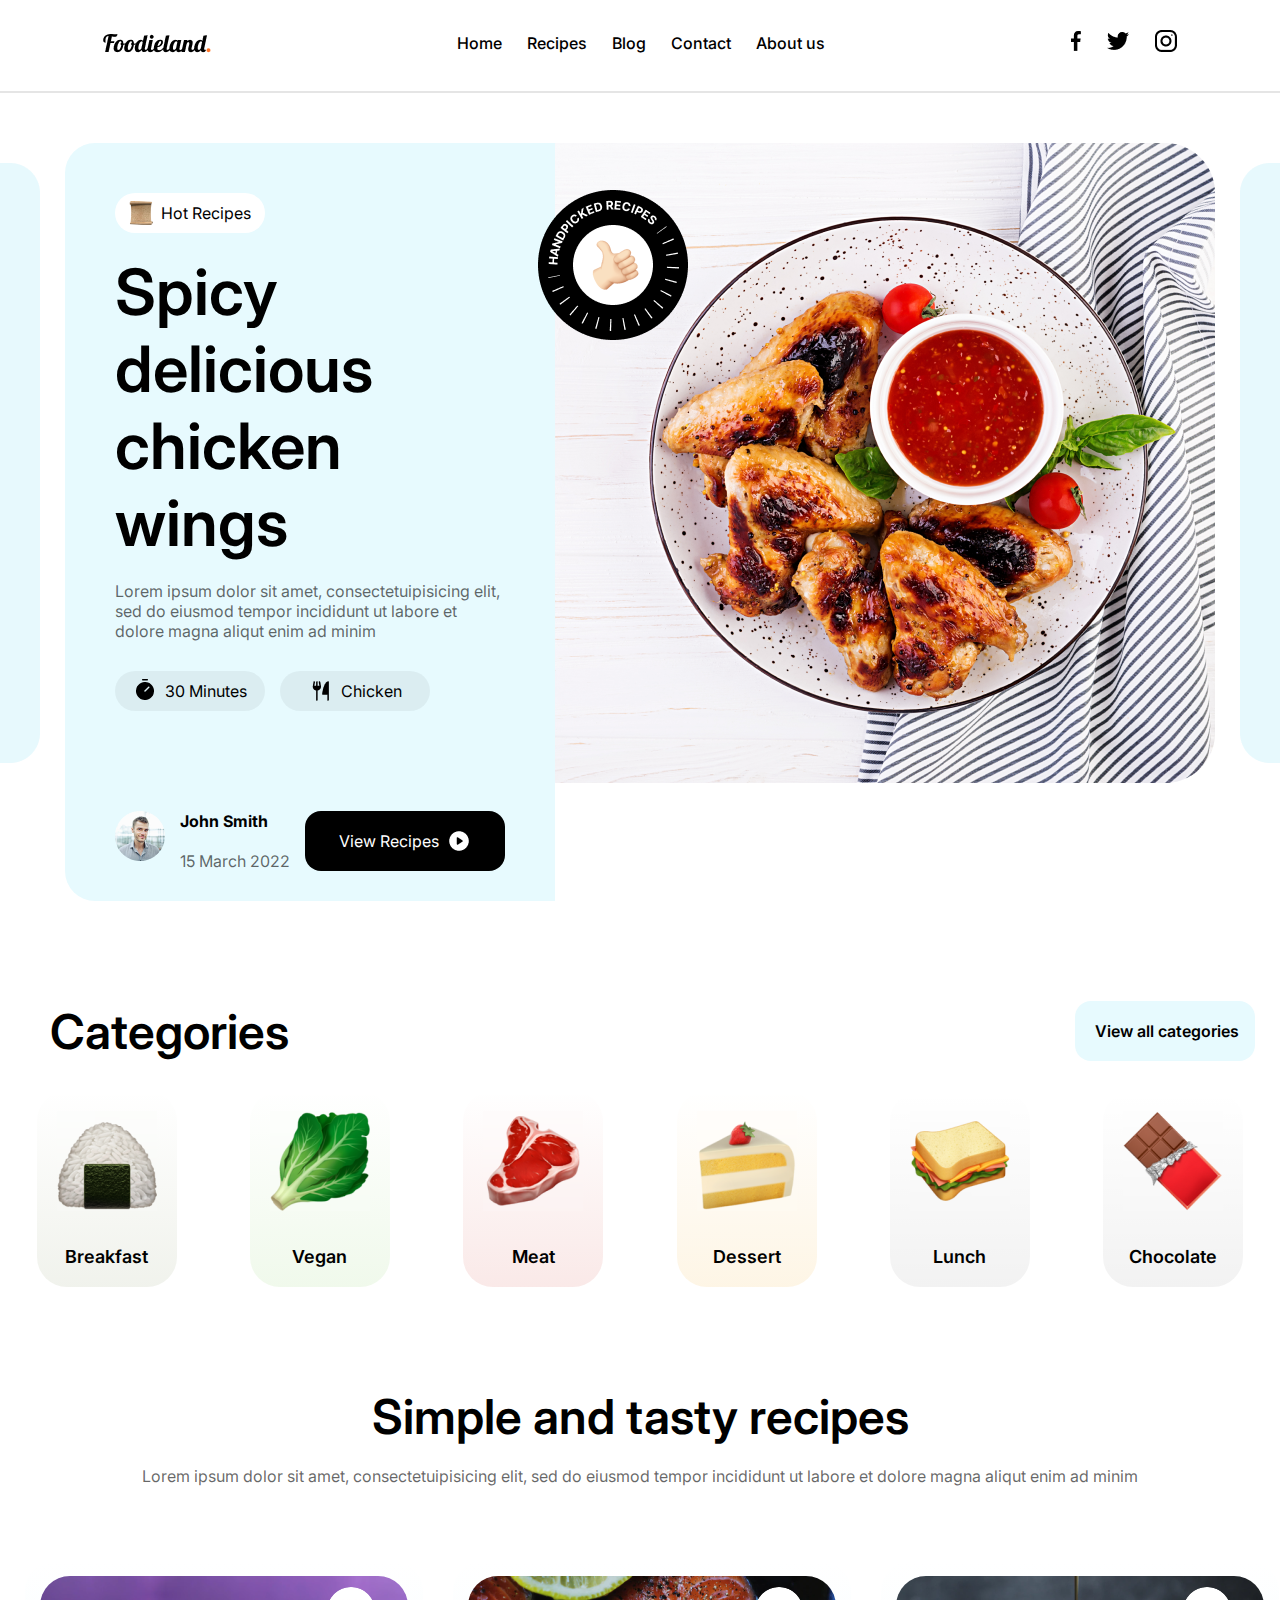
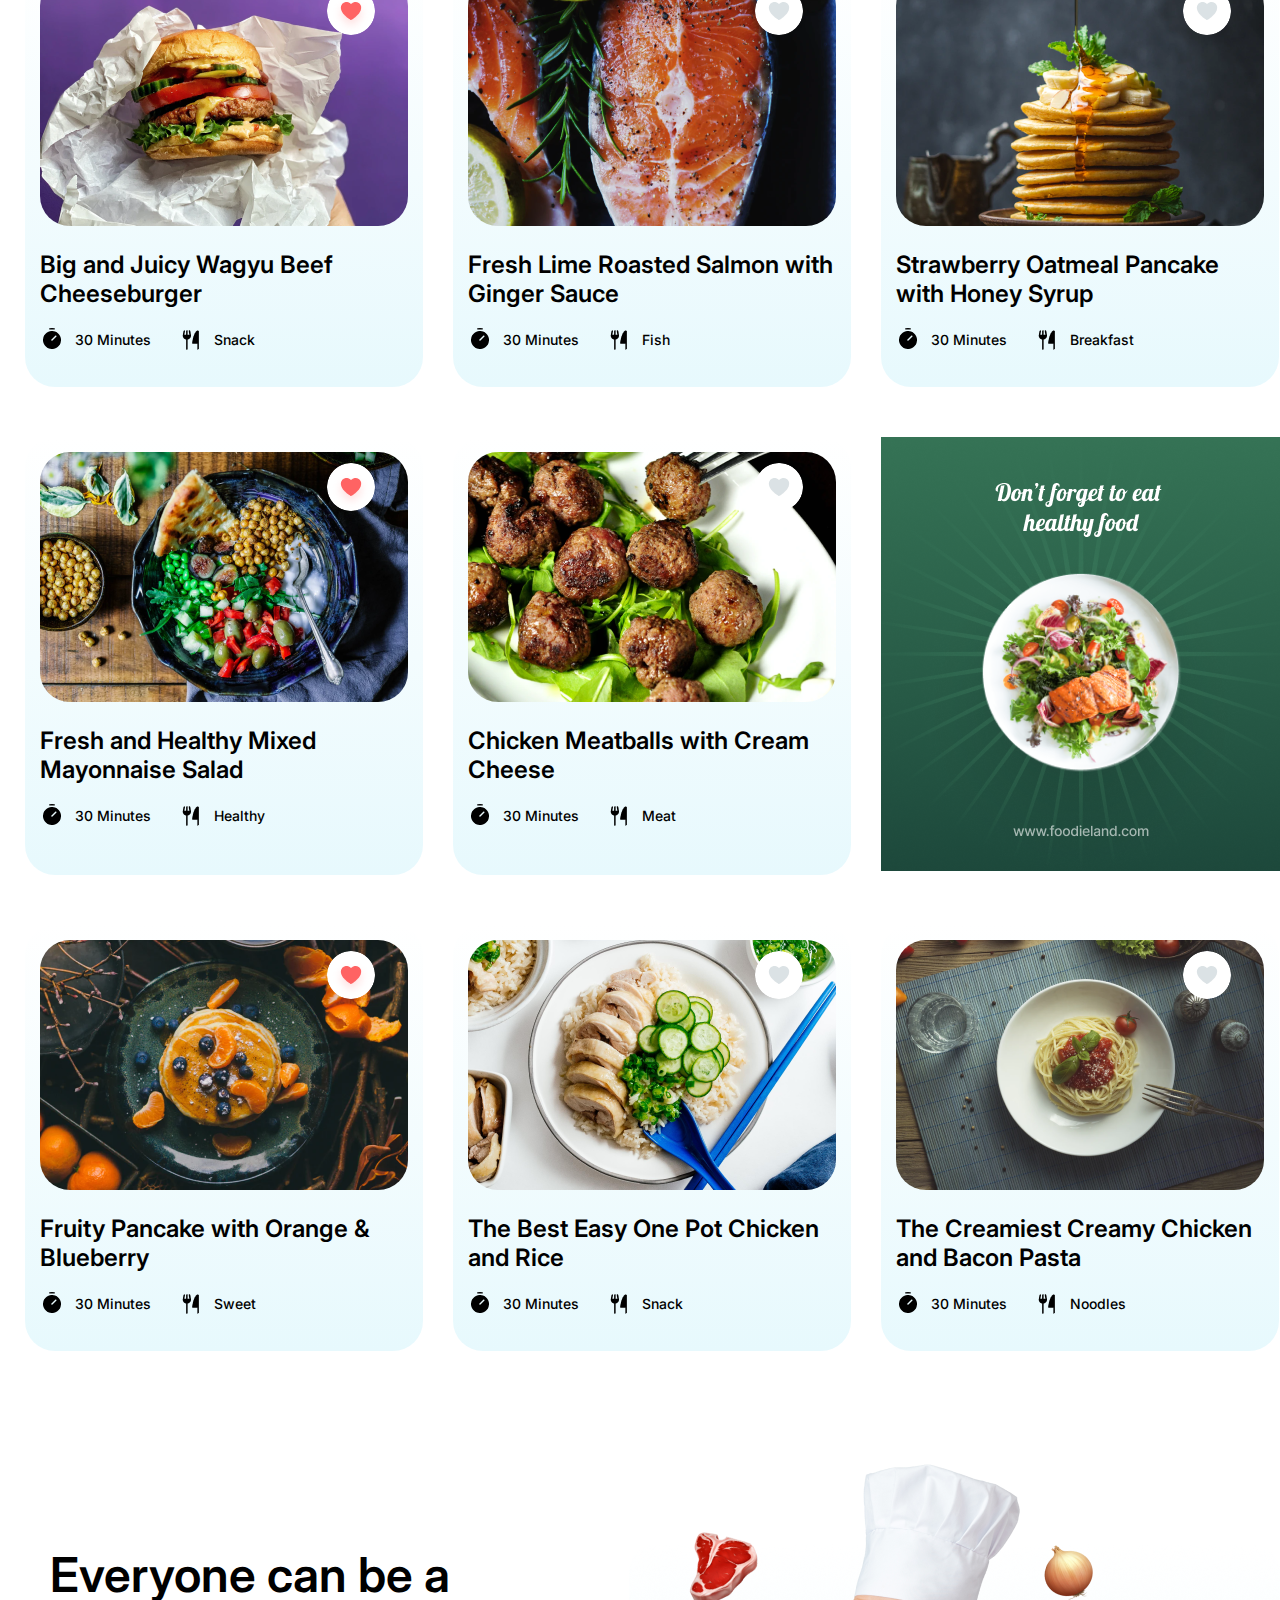
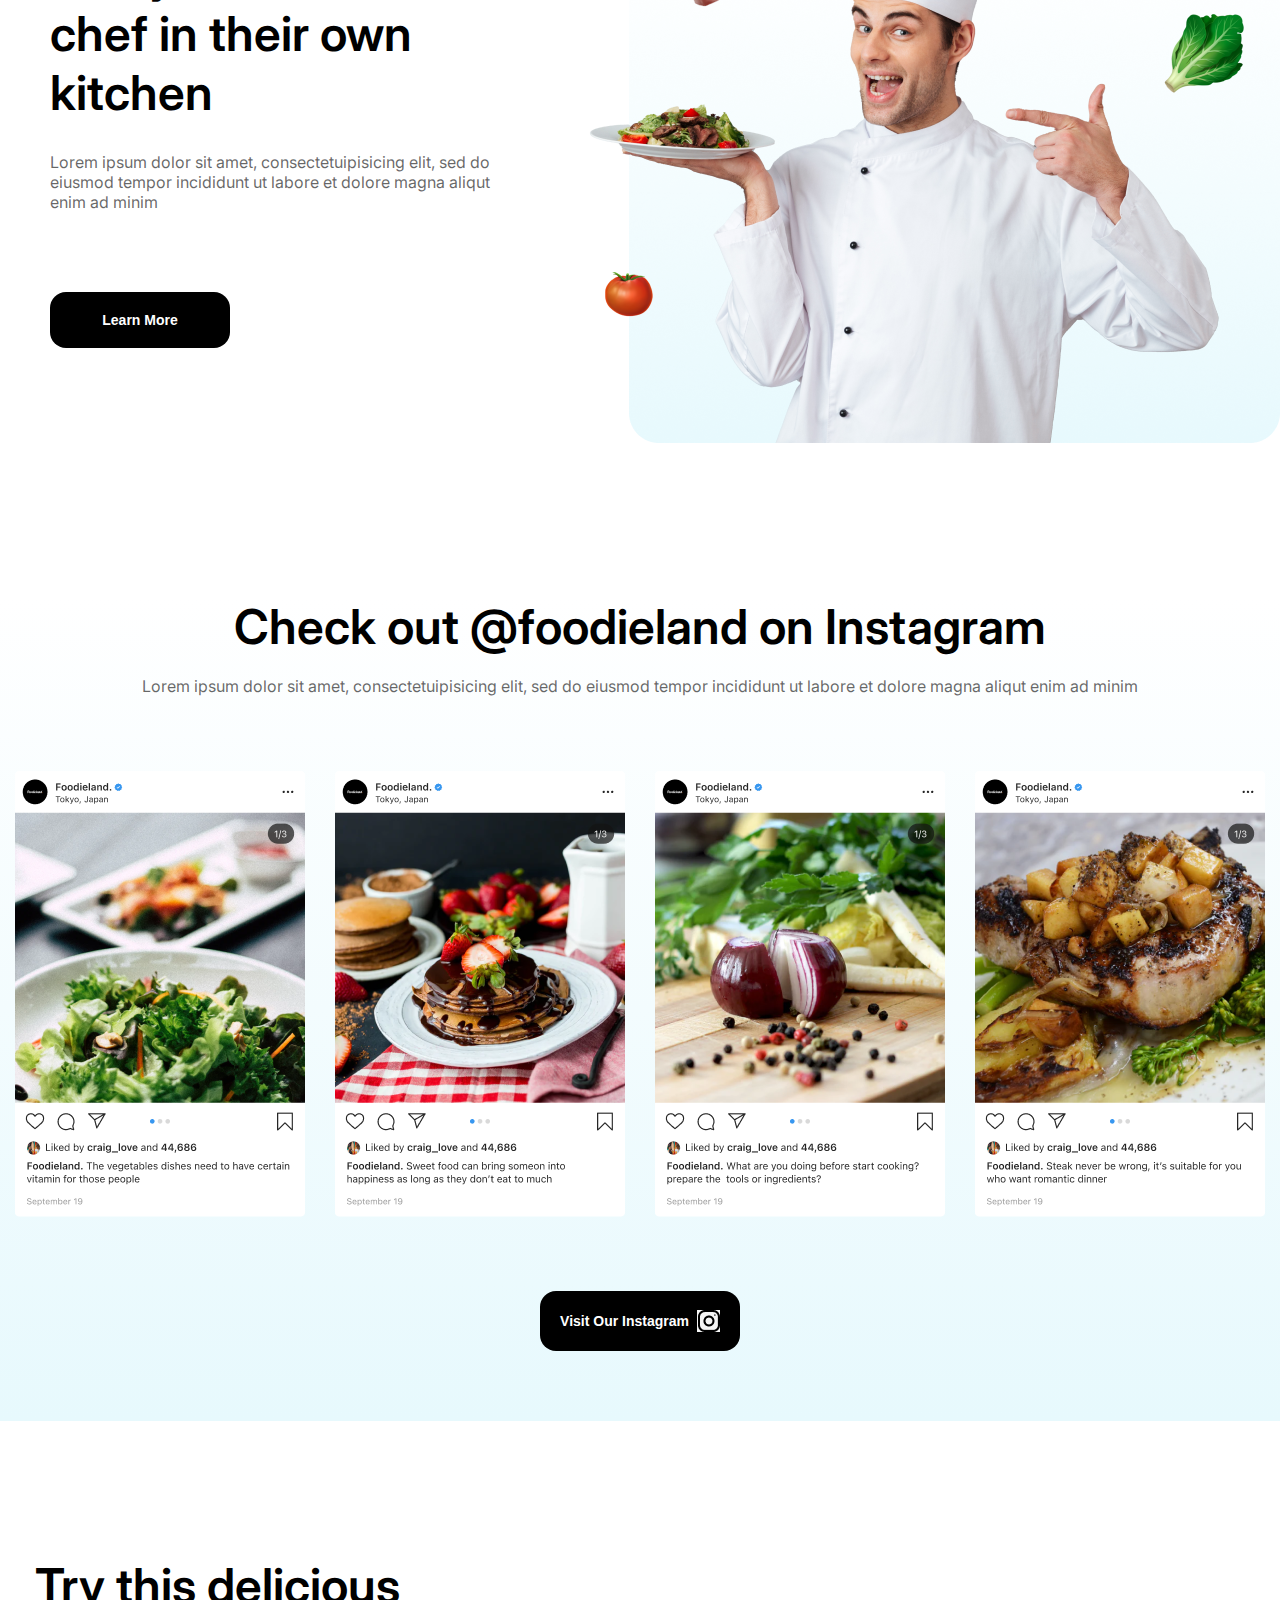
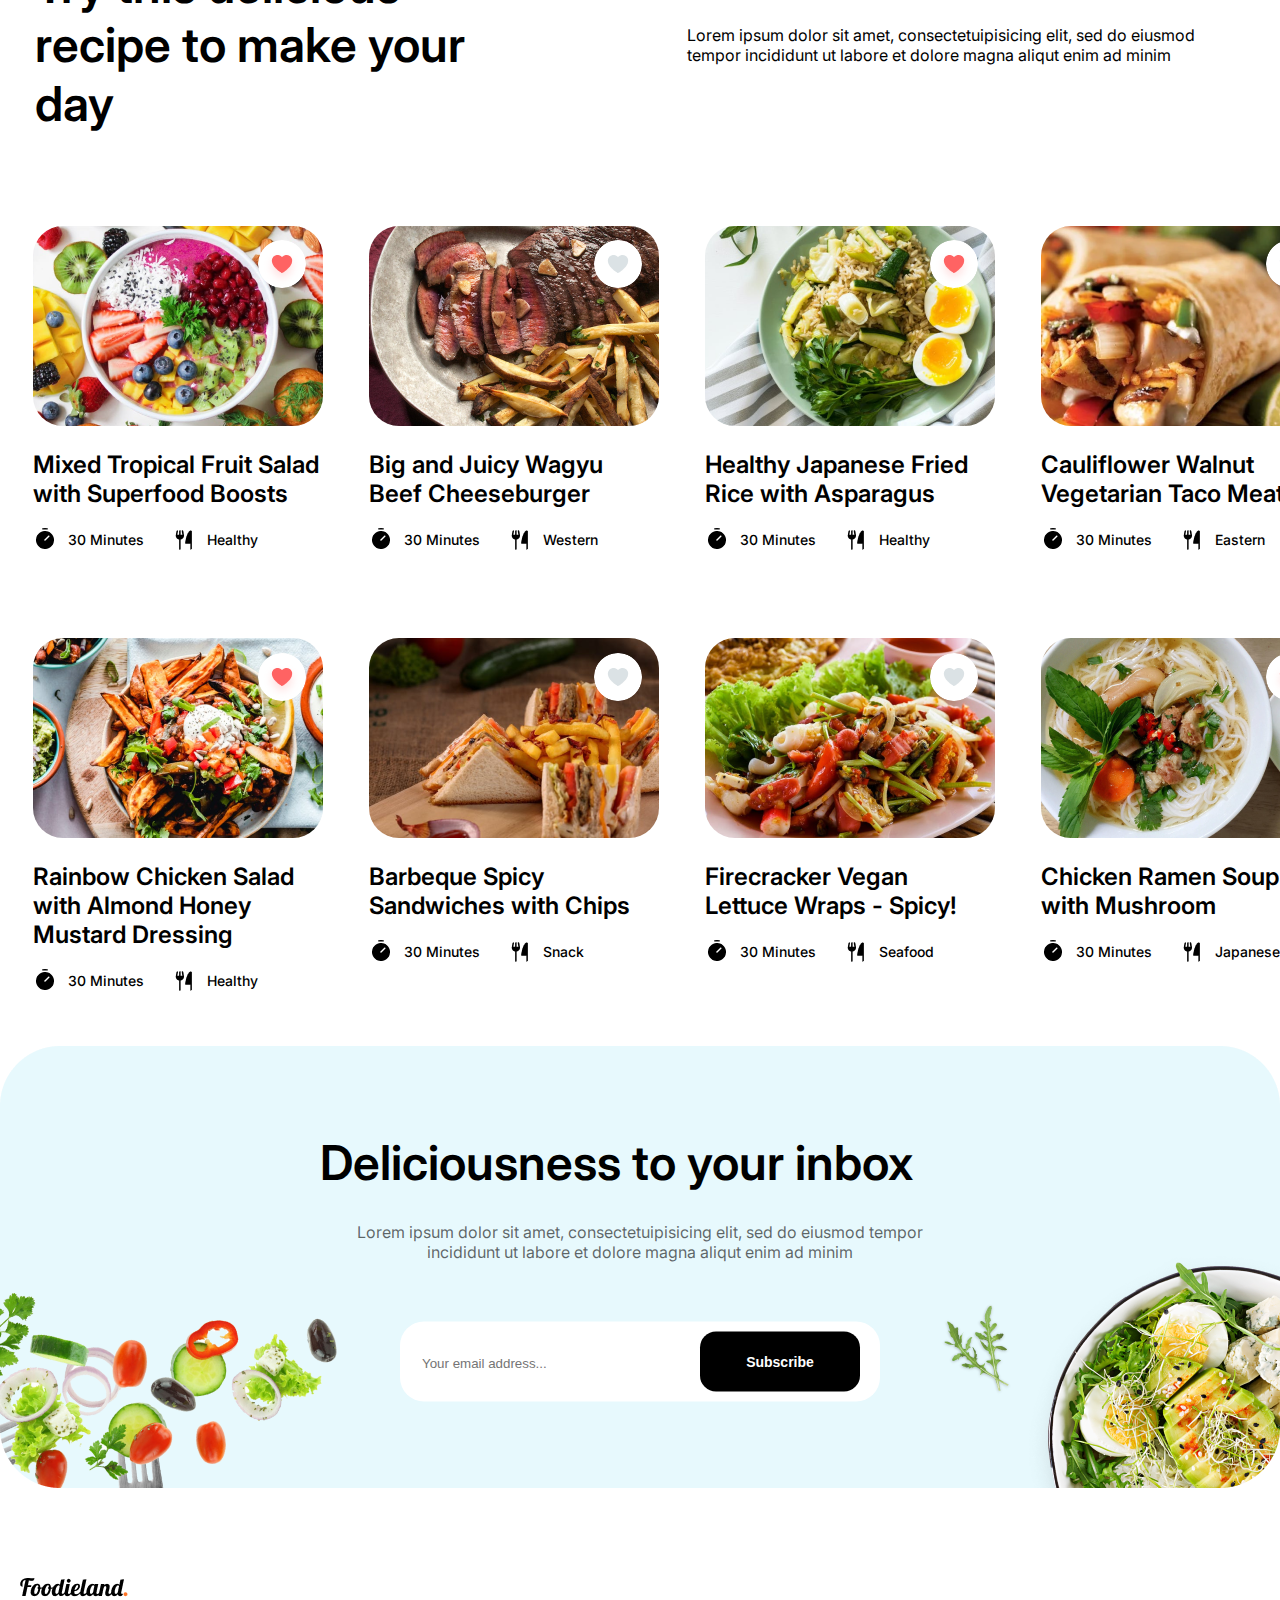
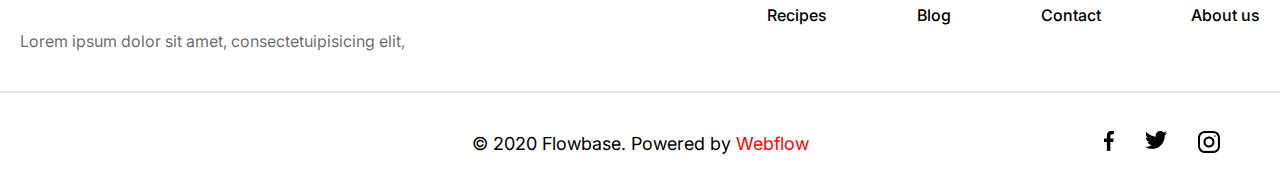
==== index.html @ bbf11a8a "first commit" ====
<!DOCTYPE html>
<html lang="en">
<head>
    <meta charset="UTF-8">
    <meta name="viewport" content="width=device-width, initial-scale=1.0">
    <title>Home Page</title>
    <link rel="stylesheet" href="main.css">
    <link rel="preconnect" href="https://fonts.googleapis.com">
    <link rel="preconnect" href="https://fonts.gstatic.com" crossorigin>
    <link href="https://fonts.googleapis.com/css2?family=Inter:ital,opsz,wght@0,14..32,100..900;1,14..32,100..900&display=swap" rel="stylesheet">
</head>
<body>
    <main>
        <header>
            <nav class="nav-links">
                <img src="assets/Foodieland..png" alt="A logo saying Foodieland">
                <ul class="nav-item">
                    <li><a href="#">Home</a></li>
                    <li><a href="#recipe-link">Recipes</a></li>
                    <li><a href="blog.html">Blog</a></li>
                    <li><a href="contact.html">Contact</a></li>
                    <li><a href="#about-us">About us</a></li>
                </ul>
                <ul class="nav-item">
                    <li><a href="https://www.facebook.com" target="_blank"><img src="assets/Path.png" alt="facebook icon"></a></li>
                    <li><a href="https://www.x.com" target="_blank"><img src="assets/003-twitter.png" alt="twitter icon"></a></li>
                    <li><a href="https://www.instagram.com" target="_blank"><img src="assets/004-instagram.png" alt="instagram logo"></a></li>
                </ul>
            </nav>
        </header>
        <hr>

        <section>
            <div class="trial">
                <div class="rectangle">
                    <img src="assets/Rectangle 5.png">
                </div>
                <div class="sec-1">
                    <div class="hot-recipes-container">
                        <div class="img-icons">
                            <img src="assets/image 14.png">
                            <p>Hot Recipes</p>
                        </div>
                        <h2>Spicy delicious chicken wings</h2>
                        <p class="lorem">Lorem ipsum dolor sit amet, consectetuipisicing elit, sed do eiusmod tempor incididunt ut labore et dolore magna aliqut enim ad minim </p>
                        <div class="img-icons-container">
                            <div class="img-icons var">
                                <img src="assets/Timer.png">
                                <p>30 Minutes</p>
                            </div>
                            <div class="img-icons var">
                                <img src="assets/ForkKnife.png">
                                <p>Chicken</p>
                            </div>
                        </div>
                        <div class="john-smith"> 
                            <div class="profile-container">
                                <div><img src="assets/Ellipse 2.png"></div>
                                <div class="profile">
                                    <p>John Smith</p>
                                    <br>
                                    <p class="lorem">15 March 2022</p>
                                </div>
                            </div>
                            <div class="recipes">
                                <a href="#recipe-link"><p>View Recipes</p></a>
                                <img src="assets/PlayCircle.png">
                            </div>
                        </div>
                    </div>
                    <div class="mask-group">
                        <img src="assets/Mask Group.png">
                    </div>
                </div>
                <div class="rectangle">
                    <img src="assets/Rectangle 6.png">
                </div>
            </div>
            <div class="badge">
                <img src="assets/Badge.png">
            </div>
           
        </section>

        <section class="sec-2">
            <div class="categories-container">
                <h2>Categories</h2>
                <p>View all categories</p>
            </div>
            <div class="categories">
                <div class="options">
                    <img src="assets/image 25.png">
                    <p>Breakfast</p>
                </div>
                <div class="options vegan">
                    <img src="assets/image 20.png">
                    <p>Vegan</p>
                </div>
                <div class="options meat">
                    <img src="assets/image 21.png">
                    <p>Meat</p>
                </div>
                <div class="options dessert">
                    <img src="assets/image 22.png">
                    <p>Dessert</p>
                </div>
                <div class="options lunch">
                    <img src="assets/image 23.png">
                    <p>Lunch</p>
                </div>
                <div class="options chocolate">
                    <img src="assets/image 24.png">
                    <p>Chocolate</p>
                </div>
            </div>
        </section>

        <section class="sec-3" id="recipe-link">
            <h2>Simple and tasty recipes</h2>
            <p>Lorem ipsum dolor sit amet, consectetuipisicing elit, sed do eiusmod tempor incididunt ut labore et dolore magna aliqut enim ad minim </p>
            <div class="menu-container">
                <div class="menu">
                    <img src="assets/image 26.png">
                    <h3>Big and Juicy Wagyu Beef Cheeseburger</h3>
                    <div class="menu-icons-container">
                        <div class="menu-icons">
                            <img src="assets/Timer.png">
                            <p>30 Minutes</p>
                        </div>
                        <div class="menu-icons">
                            <img src="assets/ForkKnife.png">
                            <p>Snack</p>
                        </div>
                    </div>
                    <div class="heart">
                        <img src="assets/Group 852.png">
                    </div>
                </div>
                
                <div class="menu">
                    <img src="assets/image 27.png">
                    <h3>Fresh Lime Roasted Salmon with Ginger Sauce</h3>
                    <div class="menu-icons-container">
                        <div class="menu-icons">
                            <img src="assets/Timer.png">
                            <p>30 Minutes</p>
                        </div>
                        <div class="menu-icons">
                            <img src="assets/ForkKnife.png">
                            <p>Fish</p>
                        </div>
                    </div>
                    <div class="heart">
                        <img src="assets/Group 853.png">
                    </div>
                </div>

                <div class="menu">
                    <img src="assets/image 28.png">
                    <h3>Strawberry Oatmeal Pancake with Honey Syrup</h3>
                    <div class="menu-icons-container">
                        <div class="menu-icons">
                            <img src="assets/Timer.png">
                            <p>30 Minutes</p>
                        </div>
                        <div class="menu-icons">
                            <img src="assets/ForkKnife.png">
                            <p>Breakfast</p>
                        </div>
                    </div>
                    <div class="heart">
                        <img src="assets/Group 853.png">
                    </div>
                </div>
            </div>
            
            <div class="menu-container">
                <div class="menu">
                    <img src="assets/image 29.png">
                    <h3>Fresh and Healthy Mixed Mayonnaise Salad</h3>
                    <div class="menu-icons-container">
                        <div class="menu-icons">
                            <img src="assets/Timer.png">
                            <p>30 Minutes</p>
                        </div>
                        <div class="menu-icons">
                            <img src="assets/ForkKnife.png">
                            <p>Healthy</p>
                        </div>
                    </div>
                    <div class="heart">
                        <img src="assets/Group 852.png">
                    </div>
                </div>
                
                <div class="menu">
                    <img src="assets/image 30.png">
                    <h3>Chicken Meatballs with Cream Cheese</h3>
                    <div class="menu-icons-container">
                        <div class="menu-icons">
                            <img src="assets/Timer.png">
                            <p>30 Minutes</p>
                        </div>
                        <div class="menu-icons">
                            <img src="assets/ForkKnife.png">
                            <p>Meat</p>
                        </div>
                    </div>
                    <div class="heart">
                        <img src="assets/Group 853.png">
                    </div>
                </div>

                <div>
                    <img src="assets/Ads.png">
                </div>
            </div>

            <div class="menu-container">
                <div class="menu">
                    <img src="assets/image 31.png">
                    <h3>Fruity Pancake with Orange & Blueberry</h3>
                    <div class="menu-icons-container">
                        <div class="menu-icons">
                            <img src="assets/Timer.png">
                            <p>30 Minutes</p>
                        </div>
                        <div class="menu-icons">
                            <img src="assets/ForkKnife.png">
                            <p>Sweet</p>
                        </div>
                    </div>
                    <div class="heart">
                        <img src="assets/Group 852.png">
                    </div>
                </div>
                
                <div class="menu">
                    <img src="assets/image 32.png">
                    <h3>The Best Easy One Pot Chicken and Rice</h3>
                    <div class="menu-icons-container">
                        <div class="menu-icons">
                            <img src="assets/Timer.png">
                            <p>30 Minutes</p>
                        </div>
                        <div class="menu-icons">
                            <img src="assets/ForkKnife.png">
                            <p>Snack</p>
                        </div>
                    </div>
                    <div class="heart">
                        <img src="assets/Group 853.png">
                    </div>
                </div>

                <div class="menu">
                    <img src="assets/image 33.png">
                    <h3>The Creamiest Creamy Chicken and Bacon Pasta</h3>
                    <div class="menu-icons-container">
                        <div class="menu-icons">
                            <img src="assets/Timer.png">
                            <p>30 Minutes</p>
                        </div>
                        <div class="menu-icons">
                            <img src="assets/ForkKnife.png">
                            <p>Noodles</p>
                        </div>
                    </div>
                    <div class="heart">
                        <img src="assets/Group 853.png">
                    </div>
                </div>
            </div>
        </section>

        <section class="sec-4">
            <div class="write-up">
                <h2>Everyone can be a chef in their own kitchen</h2>
                <p>Lorem ipsum dolor sit amet, consectetuipisicing elit, sed do eiusmod tempor incididunt ut labore et dolore magna aliqut enim ad minim </p>
                <button>Learn More</button>
            </div>
            <div>
                <img src="assets/Group 880.png">
            </div>
        </section>

        <section class="sec-5" id="about-us">
            <h2>Check out @foodieland on Instagram</h2>
            <p>Lorem ipsum dolor sit amet, consectetuipisicing elit, sed do eiusmod tempor incididunt ut labore et dolore magna aliqut enim ad minim </p>
            <div class="instagram-posts-container">
                <div class="instagram-posts">
                    <div class="instagram">
                        <img src="assets/Post 1.png">
                    </div>
                    <div class="instagram">
                        <img src="assets/Post 2.png">
                    </div>
                    <div class="instagram">
                        <img src="assets/Post 3.png">
                    </div>
                    <div class="instagram">   
                        <img src="assets/Post 4.png">
                    </div>
                </div>
                <button class="ig">
                    <p>Visit Our Instagram</p>
                    <img src="assets/004-instagram.png">
                </button>
            </div>
        </section>

        <section>
            <div class="try-it-out">
                <h2>Try this delicious recipe to make your day</h2>
                <p>Lorem ipsum dolor sit amet, consectetuipisicing elit, sed do eiusmod tempor incididunt ut labore et dolore magna aliqut enim ad minim </p>
            </div>

            <div class="recipe-container">
                <div class="recipe">
                    <img src="assets/image 34.png">
                    <h3>Mixed Tropical Fruit Salad with Superfood Boosts </h3>
                    <div class="menu-icons-container">
                        <div class="menu-icons">
                            <img src="assets/Timer.png">
                            <p>30 Minutes</p>
                        </div>
                        <div class="menu-icons">
                            <img src="assets/ForkKnife.png">
                            <p>Healthy</p>
                        </div>
                    </div>
                    <div class="heart">
                        <img src="assets/Group 852.png">
                    </div>
                </div>
                
                <div class="recipe">
                    <img src="assets/image 35.png">
                    <h3>Big and Juicy Wagyu Beef Cheeseburger</h3>
                    <div class="menu-icons-container">
                        <div class="menu-icons">
                            <img src="assets/Timer.png">
                            <p>30 Minutes</p>
                        </div>
                        <div class="menu-icons">
                            <img src="assets/ForkKnife.png">
                            <p>Western</p>
                        </div>
                    </div>
                    <div class="heart">
                        <img src="assets/Group 853.png">
                    </div>
                </div>

                <div class="recipe">
                    <img src="assets/image 36.png">
                    <h3>Healthy Japanese Fried Rice with Asparagus</h3>
                    <div class="menu-icons-container">
                        <div class="menu-icons">
                            <img src="assets/Timer.png">
                            <p>30 Minutes</p>
                        </div>
                        <div class="menu-icons">
                            <img src="assets/ForkKnife.png">
                            <p>Healthy</p>
                        </div>
                    </div>
                    <div class="heart">
                        <img src="assets/Group 852.png">
                    </div>
                </div>

                <div class="recipe">
                    <img src="assets/image 37.png">
                    <h3>Cauliflower Walnut Vegetarian Taco Meat</h3>
                    <div class="menu-icons-container">
                        <div class="menu-icons">
                            <img src="assets/Timer.png">
                            <p>30 Minutes</p>
                        </div>
                        <div class="menu-icons">
                            <img src="assets/ForkKnife.png">
                            <p>Eastern</p>
                        </div>
                    </div>
                    <div class="heart">
                        <img src="assets/Group 853.png">
                    </div>
                </div>
            </div>

            <div class="recipe-container">
                <div class="recipe">
                    <img src="assets/image 38.png">
                    <h3>Rainbow Chicken Salad with Almond Honey Mustard Dressing</h3>
                    <div class="menu-icons-container">
                        <div class="menu-icons">
                            <img src="assets/Timer.png">
                            <p>30 Minutes</p>
                        </div>
                        <div class="menu-icons">
                            <img src="assets/ForkKnife.png">
                            <p>Healthy</p>
                        </div>
                    </div>
                    <div class="heart">
                        <img src="assets/Group 852.png">
                    </div>
                </div>
                
                <div class="recipe">
                    <img src="assets/image 39.png">
                    <h3>Barbeque Spicy Sandwiches with Chips </h3>
                    <div class="menu-icons-container">
                        <div class="menu-icons">
                            <img src="assets/Timer.png">
                            <p>30 Minutes</p>
                        </div>
                        <div class="menu-icons">
                            <img src="assets/ForkKnife.png">
                            <p>Snack</p>
                        </div>
                    </div>
                    <div class="heart">
                        <img src="assets/Group 853.png">
                    </div>
                </div>

                <div class="recipe">
                    <img src="assets/image 40.png">
                    <h3>Firecracker Vegan Lettuce Wraps - Spicy!</h3>
                    <div class="menu-icons-container">
                        <div class="menu-icons">
                            <img src="assets/Timer.png">
                            <p>30 Minutes</p>
                        </div>
                        <div class="menu-icons">
                            <img src="assets/ForkKnife.png">
                            <p>Seafood</p>
                        </div>
                    </div>
                    <div class="heart">
                        <img src="assets/Group 853.png">
                    </div>
                </div>

                <div class="recipe">
                    <img src="assets/image 41.png">
                    <h3>Chicken Ramen Soup with Mushroom</h3>
                    <div class="menu-icons-container">
                        <div class="menu-icons">
                            <img src="assets/Timer.png">
                            <p>30 Minutes</p>
                        </div>
                        <div class="menu-icons">
                            <img src="assets/ForkKnife.png">
                            <p>Japanese</p>
                        </div>
                    </div>
                    <div class="heart">
                        <img src="assets/Group 852.png">
                    </div>
                </div>
            </div>
        </section>

        <section class="hero-image">
            <div class="hero-text">
                <h2>Deliciousness to your inbox</h2>
                <p>Lorem ipsum dolor sit amet, consectetuipisicing elit, sed do eiusmod tempor incididunt ut labore et dolore magna aliqut enim ad minim </p>
                <div class="inbox-container">
                    <form action="">
                        <div class="inbox">
                            <label for="email"></label>
                            <input type="email" name="email" id="email" placeholder="Your email address...">
                        </div>
                    </form>
                    <button>Subscribe</button>
                </div>
            </div>
        </section>

        <footer>
            <div class="footer-container">
                <div class="footer">
                    <img src="assets/Foodieland..png" alt="A logo saying Foodieland">
                    <p>Lorem ipsum dolor sit amet, consectetuipisicing elit, </p>
                </div>
                <div>
                    <ul class="footer-links">
                        <li><a href="#recipe-link">Recipes</a></li>
                        <li><a href="blog.html">Blog</a></li>
                        <li><a href="contact.html">Contact</a></li>
                        <li><a href="#about-us">About us</a></li>
                    </ul> 
                </div>
            </div>
            <hr>

            <div class="foot">
                <p class="trademark">© 2020 Flowbase. Powered by <span>Webflow</span></p>
                <ul class="footer-icons">
                    <li><a href="https://www.facebook.com" target="_blank"><img src="assets/Path.png" alt="facebook icon"></a></li>
                    <li><a href="https://www.x.com" target="_blank"><img src="assets/003-twitter.png" alt="twitter icon"></a></li>
                    <li><a href="https://www.instagram.com" target="_blank"><img src="assets/004-instagram.png" alt="instagram logo"></a></li>
                </ul>
            </div>
        </footer>
    </main>
</body>
</html>
---- main.css ----
* {
    box-sizing: border-box;
    margin: 0;
    border: 0;
}

body {
    font-family: "Inter", sans-serif;
    margin: auto;
}

a {
    text-decoration: none;
    color: black;
    cursor: pointer;
}

.nav-links {
    display: flex;
    justify-content: space-around;
    align-items: center;
    /* width: 100%; */
    margin: 30px 0px 35px;
}

@media screen  {
    
}

.nav-item {
    display: flex;
    align-items: center;
    gap: 25px;
    list-style: none;
}

li {
    font-optical-sizing: auto;
    font-weight: 500;
    font-style: normal;
}

hr {
    border: 1px solid rgba(0, 0, 0, 0.1);
}

.trial {
    display: flex;
    justify-content: space-between;
    gap: 25px;
}

.rectangle {
    margin-top: 70px;
}

.sec-1 {
    display: flex;
    align-items: stretch;
    position: relative;
    width: 100%;
    margin-top: 50px;
    margin-bottom: 100px;
}

.hot-recipes-container {
    background-color: #E7FAFE;
    padding: 50px 50px 0;
    border-top-left-radius: 30px;
    border-bottom-left-radius: 30px;
    flex: 1;
    width: 100%;
}

.mask-group {
    /* width: 50%; */
    object-fit: contain;
}

.img-icons-container {
    display: flex;
    gap: 15px;
    margin-bottom: 80px;
}

.img-icons {
    display: flex;
    justify-content: center;
    align-items: center;
    gap: 8px;
    background-color: rgba(255, 255, 255, 1);
    width: 150px;
    padding: 8px;
    border-radius: 20px;
    margin-bottom: 20px;
}

.hot-recipes-container h2 {
    font-size: 64px;
    font-weight: 600;
    text-align: left;
    margin-bottom: 20px;
}

.lorem {
    font-weight: 400;
    color: #00000099;
    margin-bottom: 30px;
}

.var {
    background-color: rgba(0, 0, 0, 0.05);
}

.profile-container {
    display: flex;
    gap: 15px;
}

.profile {
    font-size: 16px;
    font-weight: 700;
}

.john-smith {
    display: flex;
    justify-content: space-between;
}

.recipes {
    display: flex;
    justify-content: center;
    align-items: center;
    gap: 8px;
    background-color: rgba(0, 0, 0, 1);
    color: rgba(255, 255, 255, 1);
    height: 60px;
    width: 200px;
    border-radius: 16px;
}

.recipes p {
    color: rgba(255, 255, 255, 1);
}

/* Check this styling again when website is made responsive */

.badge {
    position: absolute;
    top: 190px;
    left: 42%;
    /* transform: translateX(42%); */
    width: 100px;
    height: 100px;
    object-fit: cover;
    z-index: 10;
}

.sec-2 {
    margin-bottom: 100px;
}

.categories-container {
    display: flex;
    justify-content: space-between;
    align-items: center;
    width: 100%;
    margin-bottom: 30px;
}

.categories-container h2 {
    font-size: 48px;
    font-weight: 600;
    padding: 0 50px;
}

.categories-container p {
    font-size: 16px;
    font-weight: 600;
    background-color: #E7FAFE;
    width: 180px;
    padding: 20px 0 20px 20px;
    border-radius: 16px;
    margin-right: 25px;
}

.categories {
    display: flex;
    justify-content: space-around;
}

.options {
    display: flex;
    flex-direction: column;
    gap: 10px;
    align-items: center;
    padding: 20px;
    border-radius: 30px;
    background: linear-gradient(180deg, rgba(112, 130, 70, 0) 0%, rgba(112, 130, 70, 0.1) 100%);
}

.options img {
    backdrop-filter: blur(20px);
}

.options p {
    margin-top: 25px;
    font-family: "Inter", serif;
    font-size: 18px;
    font-weight: 600;
}

.vegan {
    background: linear-gradient(180deg, rgba(108, 198, 63, 0) 0%, rgba(108, 198, 63, 0.1) 100%);
}

.meat {
    background: linear-gradient(180deg, rgba(204, 38, 27, 0) 0%, rgba(204, 38, 27, 0.1) 100%);
}

.dessert {
    background: linear-gradient(180deg, rgba(240, 158, 0, 0) 0%, rgba(240, 158, 0, 0.1) 100%);
}

.lunch {
    background: linear-gradient(180deg, rgba(0, 0, 0, 0) 0%, rgba(0, 0, 0, 0.05) 100%);
}

.chocolate {
    background: linear-gradient(180deg, rgba(0, 0, 0, 0) 0%, rgba(0, 0, 0, 0.05) 100%);
}

.sec-3 {
    margin-bottom: 70px;
}

.sec-3 h2 {
    font-size: 48px;
    font-weight: 600;
    text-align: center;
    margin-bottom: 20px;
}

.sec-3 > p, .blog-sec1 > p {
    font-size: 16px;
    font-weight: 400;
    text-align: center;
    color: rgba(0, 0, 0, 0.6);
    margin-bottom: 50px;
}

.menu-container {
    display: flex;
    gap: 30px;
    padding: 25px;
}

.menu {
    padding: 15px;
    background: linear-gradient(180deg, rgba(231, 249, 253, 0) 0%, #E7F9FD 100%);
    border-radius: 30px;
    margin-right: 0;
    position: relative;
    width: 100%;
}

.menu img {
    border-radius: 30px;
    margin-bottom: 20px;
}

.menu h3 {
    font-size: 24px;
    font-weight: 600;
    margin-bottom: 20px;
}

.menu-icons-container {
    display: flex;
    gap: 25px;
}

.menu-icons {
    display: flex;
    gap: 8px;
}

.menu-icons p {
    margin: 3px;
    font-size: 14px;
    font-weight: 500;
}

/* Check this after makung responsive */
.heart {
    position: absolute;
    left: 76%;
    top: 6%;
}

.sec-4 {
    display: flex;
    gap: 20px;
    margin-bottom: 150px;
}

.write-up {
    display: flex;
    flex-direction: column;
    justify-content: center;
    align-items: flex-start;
    gap: 30px;
    padding: 50px;
}

.write-up h2 {
    font-size: 48px;
    font-weight: 600;
}

.write-up p {
    font-size: 16px;
    font-weight: 400;
    margin-bottom: 50px;
    color: rgba(0, 0, 0, 0.6);
}

.write-up button {
    background-color: black;
    color: white;
    padding: 20px;
    width: 180px;
    border-radius: 16px;
    font-size: 14px;
    font-weight: 600;
}

.sec-5 {
    background: linear-gradient(180deg, rgba(231, 249, 253, 0) 0%, #E7F9FD 100%);
    padding-bottom: 70px;
    margin-bottom: 100px;
}

.sec-5 > h2 {
    font-size: 48px;
    font-weight: 600;
    text-align: center;
    margin-bottom: 20px;
}

.sec-5 > p {
    font-size: 16px;
    font-weight: 400;
    text-align: center;
    color: rgba(0, 0, 0, 0.6);
    margin-bottom: 50px;
}

.instagram-posts-container {
    display: flex;
    gap: 70px;
    flex-direction: column;
    justify-content: center;
    align-items: center;
}

.instagram-posts {
    display: flex;
    gap: 30px;
    justify-content: space-around;
    align-items: center;
    padding: 25px 25px 0;
}

.ig {
    display: flex;
    justify-content: center;
    align-items: center;
    gap: 8px;
    background-color: rgba(0, 0, 0, 1);
    color: rgba(255, 255, 255, 1);
    height: 60px;
    width: 200px;
    border-radius: 16px;
}

.ig p {
    font-size: 14px;
    font-weight: 600;
}

.ig img {
    background-color: whitesmoke;
}

.try-it-out {
    display: flex;
    gap: 150px;
    justify-content: space-around;
    align-items: center;
    padding: 35px;
    margin-bottom: 25px;
}

.try-it-out p {
    font-size: 16px;
    font-weight: 400;
    text-align: left;
}

.try-it-out h2 {
    font-size: 48px;
    font-weight: 600;
    text-align: left;
}

.recipe-container {
    display: flex;
    gap: 30px;
    padding: 25px;
}

.recipe {
    padding: 8px;
    border-radius: 30px;
    margin-right: 0;
    position: relative;
    width: 100%;
}

.recipe img {
    border-radius: 30px;
    margin-bottom: 20px;
}

.recipe h3 {
    font-size: 24px;
    font-weight: 600;
    margin-bottom: 20px;
}

.hero-image {
    background-image: url(assets/hero-image.png);
    height: 442px;
    background-position: center;
    background-repeat: no-repeat;
    background-size: contain;
    position: relative;
    margin-bottom: 70px;
}

.hero-text {
    text-align: center;
    position: absolute;
    top: 50%;
    left: 50%;
    transform: translate(-50%, -50%);
}

.hero-text > h2 {
    font-size: 48px;
    font-weight: 600;
    text-align: left;
    margin-bottom: 30px;
}
  
.hero-text p {
    font-size: 16px;
    font-weight: 400;
    text-align: center;
    color: rgba(0, 0, 0, 0.6);
    margin-bottom: 60px;
}

.inbox-container {
    display: inline-flex;
    justify-content: space-between;
    align-items: center;
    padding: 20px;
    width: 480px;
    height: 80px;
    border-radius: 24px;
    background-color: rgba(255, 255, 255, 1);
}

.inbox input {
    outline: none;
}

.inbox-container button {
    width: 160px;
    height: 60px;
    border-radius: 16px;
    background-color: black;
    color: white;
    font-size: 14px;
    font-weight: 600;
}

.footer-container {
    display: flex;
    justify-content: space-between;
    padding: 20px;
    align-items: center;
    margin-bottom: 20px;
}

.footer {
    display: inline-block;
}

.footer img {
    margin-bottom: 30px;
}

.footer p {
    font-size: 16px;
    font-weight: 400;
    text-align: left;
    color: rgba(0, 0, 0, 0.6);
}

.footer-links {
    display: flex;
    list-style: none;
    align-items: center;
    gap: 90px;
    font-size: 16px;
    font-weight: 500;
    text-align: left;
}

.foot {
    display: flex;
    justify-content: center;
    align-items: center;
    position: relative;
    margin: 40px;
}

.trademark {
    text-align: center;
    font-size: 18px;
    font-weight: 400;
    flex: 1;
}

span {
    color: red;
}

.footer-icons {
    list-style: none;
    display: flex;
    position: absolute;
    right: 20px;
    gap: 30px;
}

button, .recipes, .ig, .categories-container p, .options, .menu, .instagram, .recipe {
    transition: all 0.2s ease-in-out;
}

button:hover, .recipes:hover, .ig:hover, .categories-container p:hover, .options:hover, .menu:hover, .instagram:hover, .recipe:hover {
    transform: scale(1.05);
}

.blog-sec1 {
    display: flex;
    flex-direction: column;
    gap: 20px;
    justify-content: center;
    align-items: center;
}

.blog-sec1 > h2 {
    font-weight: 600;
    font-size: 64px;
    margin: 50px 0 20px;
}

.div-container {
    display: flex;
    gap: 50px;
    justify-content: center;
    align-items: center;
    margin-bottom: 20px;
}

.div-container > p {
    font-weight: 400;
    color: #00000099;
    border-left: 1px solid rgba(0, 0, 0, 0.1);
    padding-left: 20px;
}

.profile-blog-container {
    display: flex;
    gap: 15px;
    justify-content: center;
    align-items: center;
    font-size: 16px;
    font-weight: 700;
}

.blog-sec2 img {
    margin: 20px auto 0px;
    display: block;
    width: 100%;
}

.article-container {
    padding: 80px 150px 20px;
}

article {
    width: 80%;
    /* padding: 10px; */
    /* float: left; */
    margin-bottom: 80px;
}

article h3 {
    font-size: 24px;
    font-weight: 600;
    text-align: left;
    margin-bottom: 30px;
}

article p {
    font-size: 16px;
    font-weight: 400;
    line-height: 28px;
    text-align: left;
    color: rgba(0, 0, 0, 0.6);
}

article img {
    width: 100%;
    margin-bottom: 30px;
}

.aside-container {
    display: flex;
    justify-content: space-between;
}

aside {
    /* float: right; */
    width: 20%;
    /* padding: 10px; */
    display: flex;
    flex-direction: column;
    justify-content: center;
    align-items: center;
    gap: 40px;
}

aside p {   
    font-size: 14px;
    font-weight: 600;
}

aside ul li {
    list-style: none;
    margin-bottom: 50px;
}

.quote {
    background: linear-gradient(90deg, rgba(0, 0, 0, 0.05) 0%, rgba(0, 0, 0, 0) 100%);
    object-fit: contain;
    border-top: 1px solid rgba(0, 0, 0, 0.1);
}

.quote h2 {
    font-size: 36px;
    font-style: italic;
    font-weight: 500;
    text-align: left;
    margin: auto;
    padding: 50px;
}

.check-out h2 {
    font-size: 36px;
    font-weight: 600;
    text-align: center;
    margin-bottom: 50px;
    margin-top: 180px;
}

.contact-us {
    text-align: center;
    margin: 70px 0;
    font-size: 64px;
    font-weight: 600;
}

.contact {
    display: flex;
    gap: 40px;
    justify-content: center;
    align-items: center;
    margin-bottom: 150px;
}

.form-container {
    margin-top: 140px;
}

.form-container, .input-container {
    display: flex;
    flex-direction: column;
    gap: 20px;
}

.div-form {
    display: flex;
    gap: 30px;
}

.input-container label {
    font-size: 12px;
    font-weight: 500;
    text-align: left;
    color: rgba(0, 0, 0, 0.6);
}

.input-container input, .input-container select {
    font-size: 14px;
    font-weight: 400;
    text-align: left;
    color: rgba(0, 0, 0, 0.6);
    border: 1px solid rgba(0, 0, 0, 0.1);
    width: 300px;
    height: 50px;
    border-radius: 16px;
    padding: 10px;
    outline: none;
}

.input-container textarea {
    border: 1px solid rgba(0, 0, 0, 0.1);
    font-family: Inter;
    font-size: 14px;
    font-weight: 400;
    text-align: left;
    color: rgba(0, 0, 0, 0.6);
    padding: 10px;
    width: 100%;
    height: 200px;
    border-radius: 16px;
    outline: none;
}

.input-container button {
    width: 160px;
    height: 60px;
    border-radius: 16px;
    background-color: black;
    color: white;
    font-size: 16px;
    font-weight: 600;
    margin-top: 35px;
}
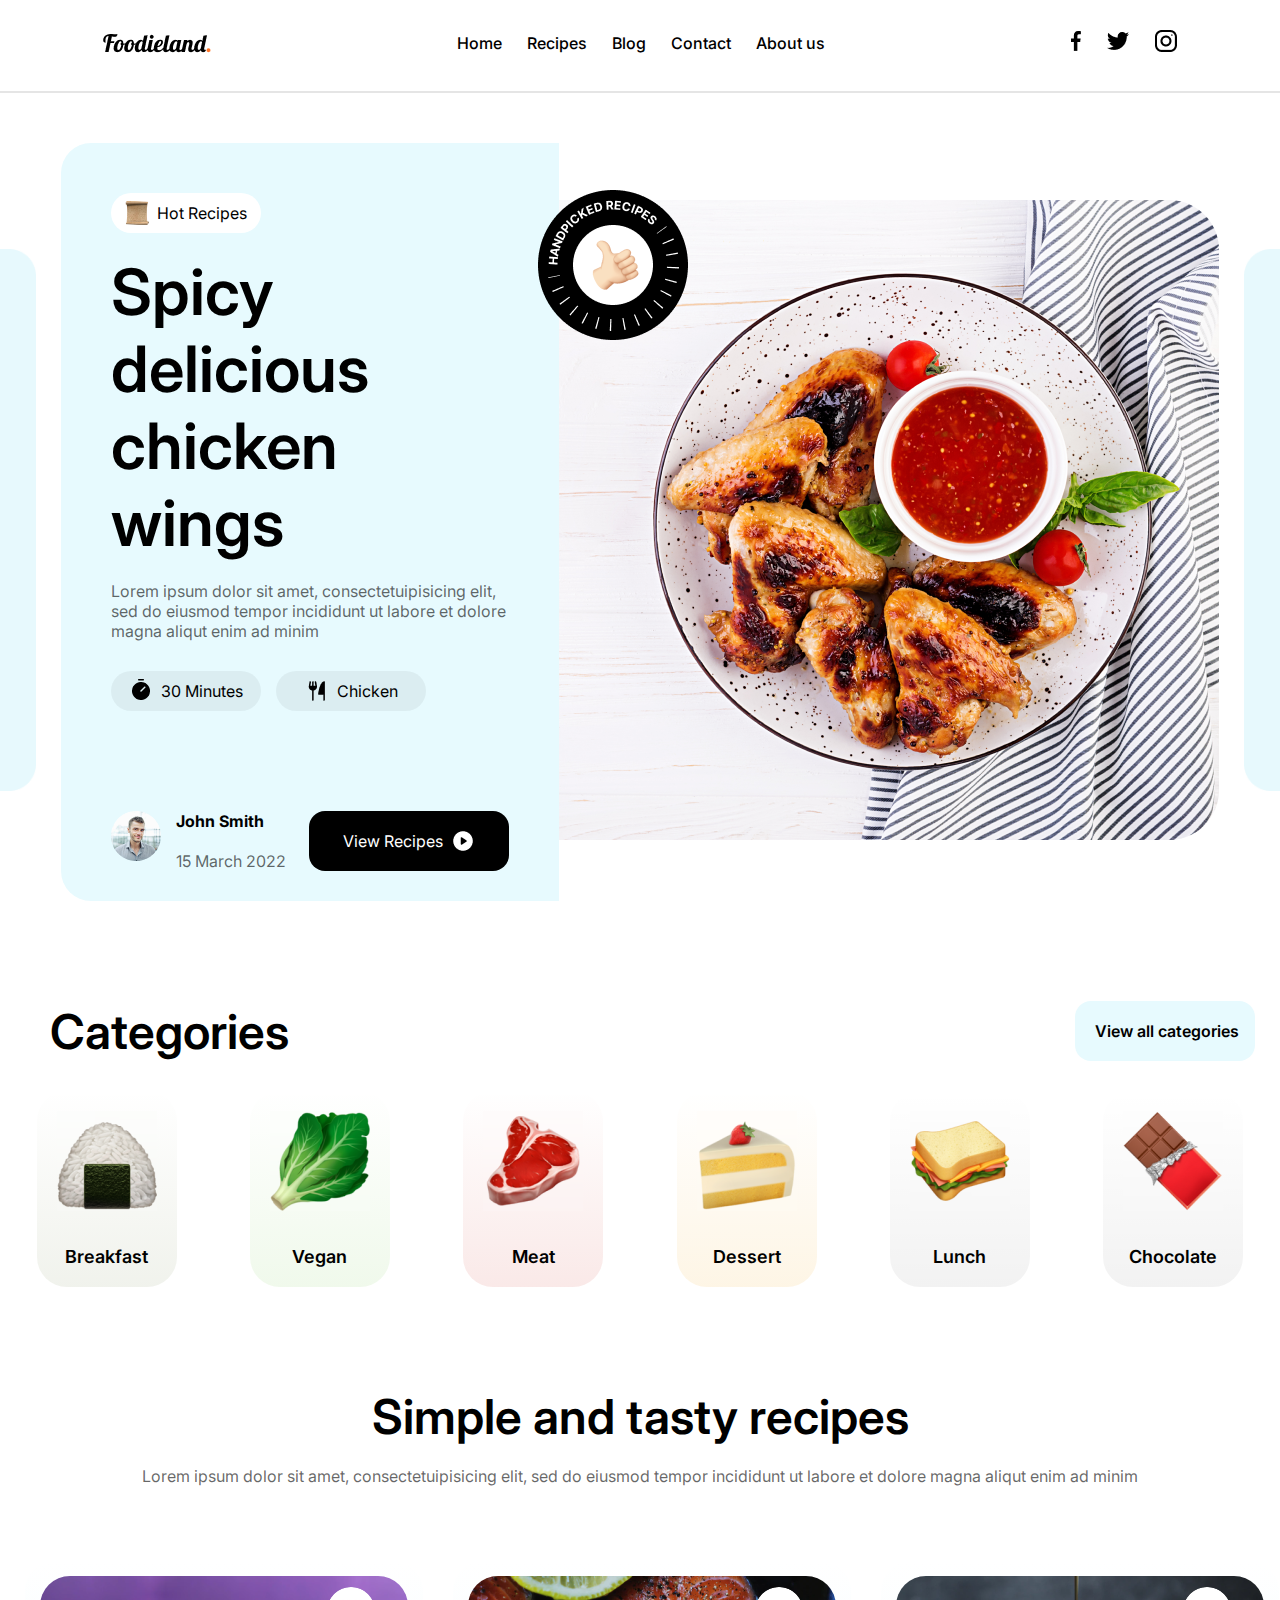
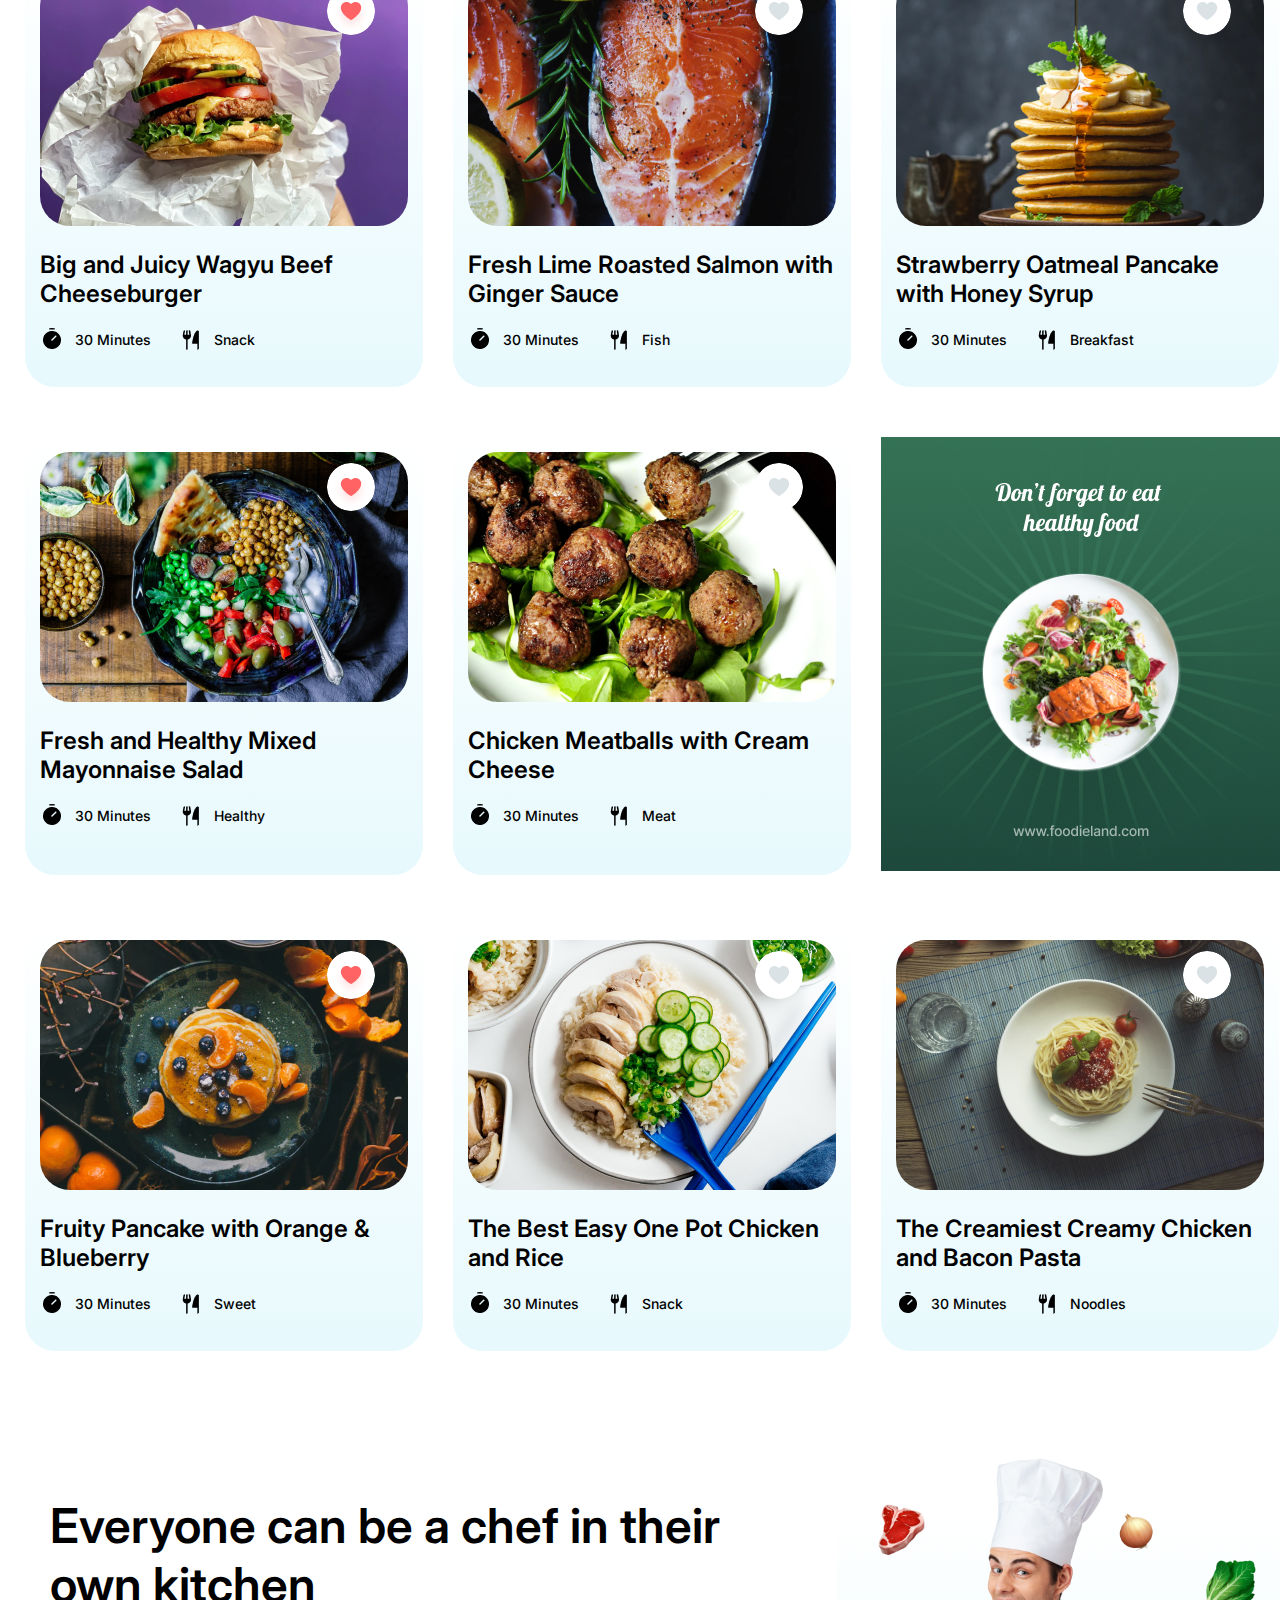
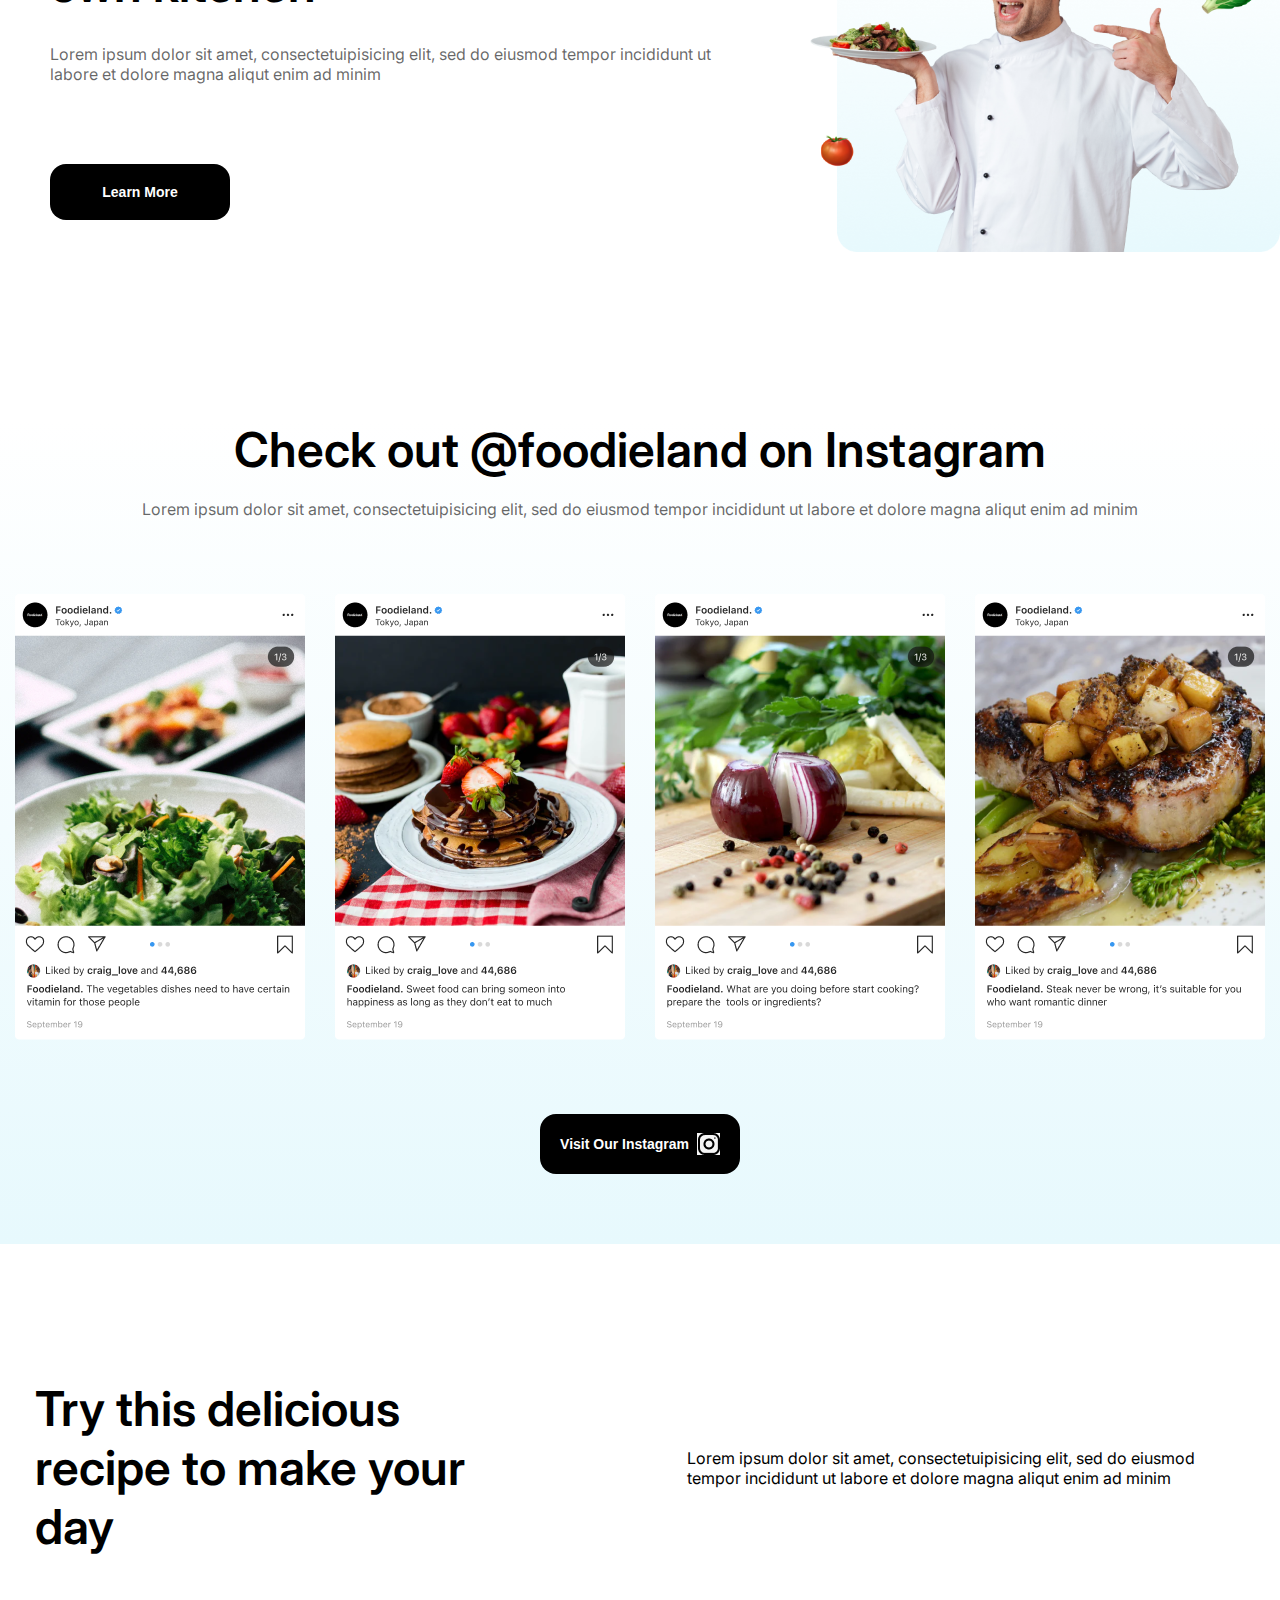
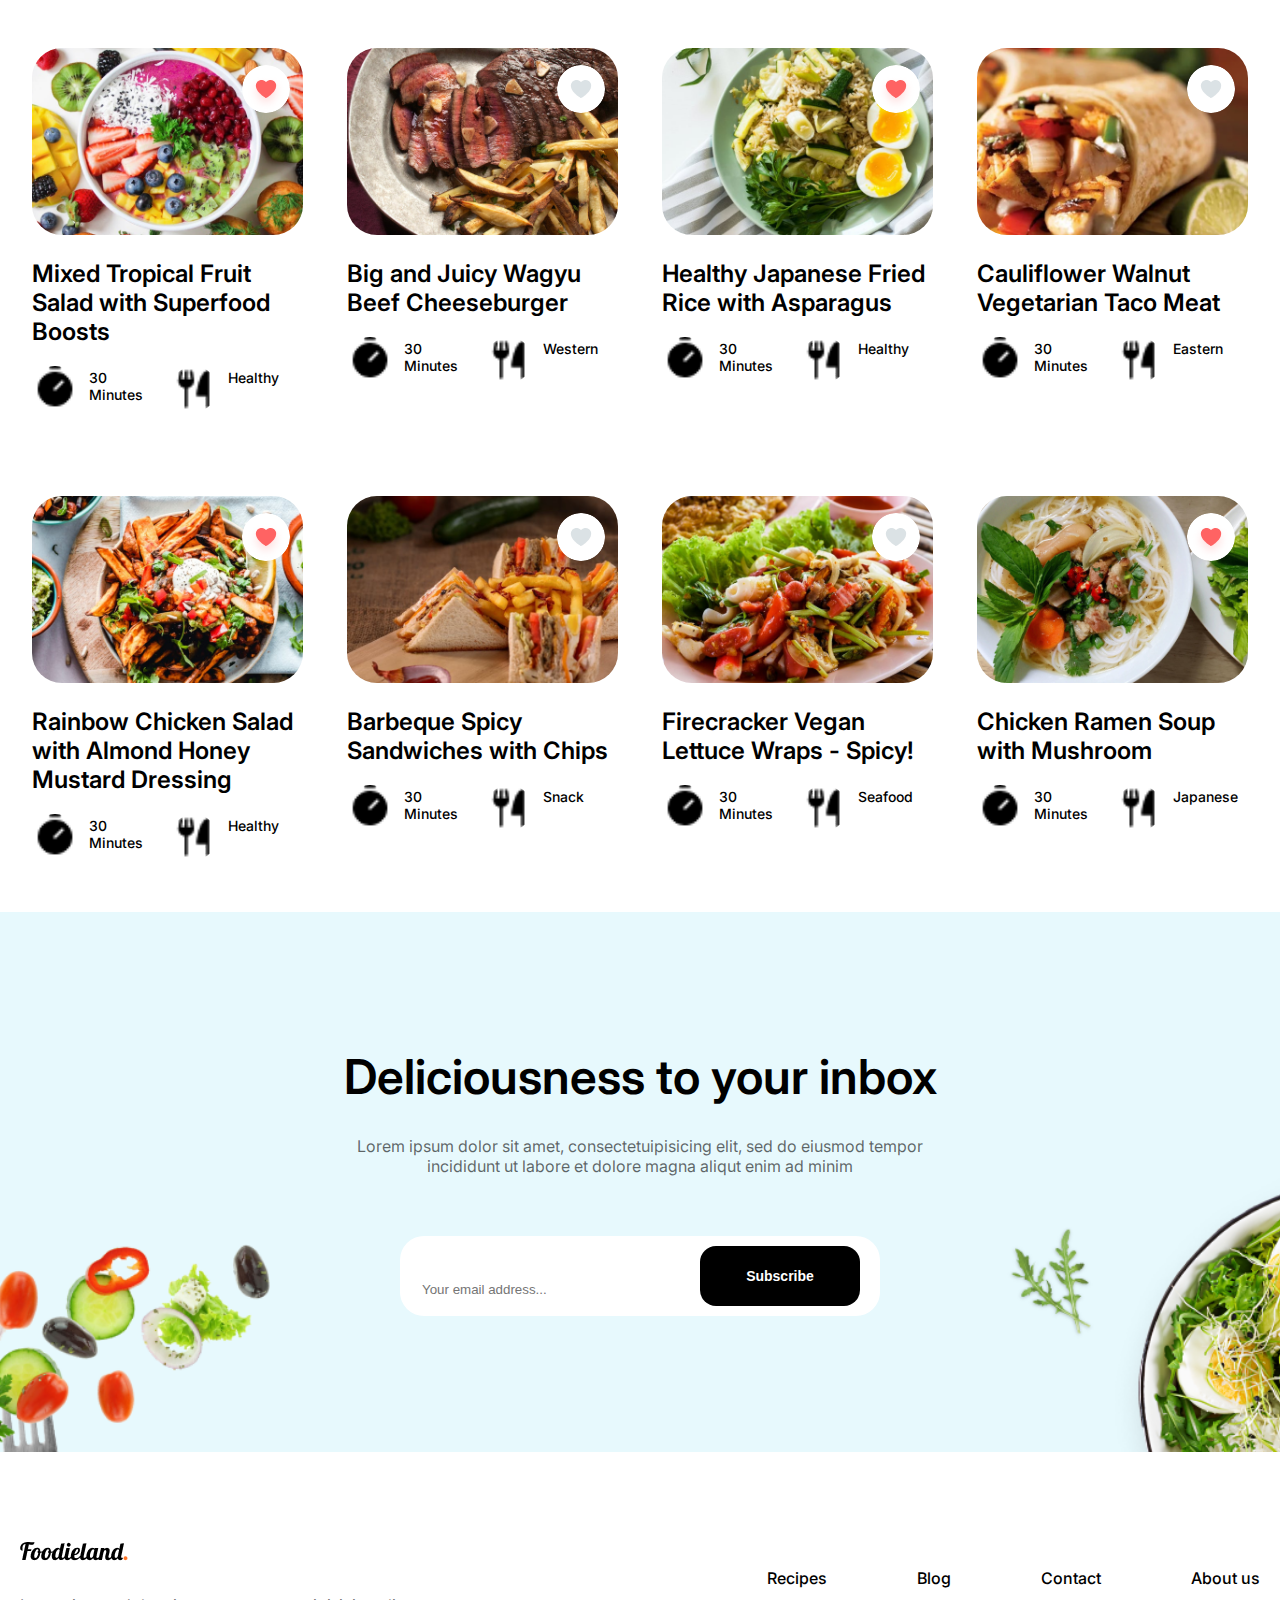
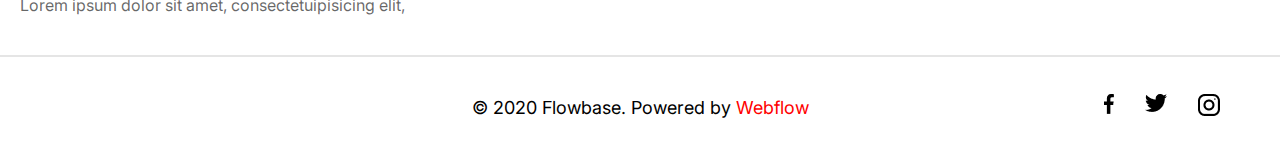
==== commit cdfdbd2e: "second commit" ====
--- a/index.html
+++ b/index.html
@@ -30,7 +30,7 @@
         </header>
         <hr>
 
-        <section>
+        <section class="main">
             <div class="trial">
                 <div class="rectangle">
                     <img src="assets/Rectangle 5.png">
@@ -79,7 +79,6 @@
             <div class="badge">
                 <img src="assets/Badge.png">
             </div>
-           
         </section>
 
         <section class="sec-2">
--- a/main.css
+++ b/main.css
@@ -19,12 +19,7 @@
     display: flex;
     justify-content: space-around;
     align-items: center;
-    /* width: 100%; */
     margin: 30px 0px 35px;
-}
-
-@media screen  {
-    
 }
 
 .nav-item {
@@ -47,16 +42,21 @@
 .trial {
     display: flex;
     justify-content: space-between;
+    align-items: center;
     gap: 25px;
-}
-
-.rectangle {
-    margin-top: 70px;
+    width: 100%;
+}
+
+.rectangle img {
+    width: 100%;
+    height: auto;
+    margin-top: -50px;;
 }
 
 .sec-1 {
     display: flex;
-    align-items: stretch;
+    align-items: center;
+    justify-content: center;
     position: relative;
     width: 100%;
     margin-top: 50px;
@@ -69,11 +69,11 @@
     border-top-left-radius: 30px;
     border-bottom-left-radius: 30px;
     flex: 1;
-    width: 100%;
-}
-
-.mask-group {
-    /* width: 50%; */
+}
+
+.mask-group img {
+    width: 100%;
+    height: auto;
     object-fit: contain;
 }
 
@@ -143,13 +143,10 @@
     color: rgba(255, 255, 255, 1);
 }
 
-/* Check this styling again when website is made responsive */
-
 .badge {
     position: absolute;
     top: 190px;
     left: 42%;
-    /* transform: translateX(42%); */
     width: 100px;
     height: 100px;
     object-fit: cover;
@@ -262,6 +259,7 @@
     margin-right: 0;
     position: relative;
     width: 100%;
+    object-fit: cover;
 }
 
 .menu img {
@@ -291,7 +289,6 @@
     font-weight: 500;
 }
 
-/* Check this after makung responsive */
 .heart {
     position: absolute;
     left: 76%;
@@ -302,6 +299,10 @@
     display: flex;
     gap: 20px;
     margin-bottom: 150px;
+}
+
+.sec-4 img {
+    width: 100%;
 }
 
 .write-up {
@@ -362,6 +363,7 @@
     flex-direction: column;
     justify-content: center;
     align-items: center;
+    width: 100%;
 }
 
 .instagram-posts {
@@ -400,6 +402,7 @@
     align-items: center;
     padding: 35px;
     margin-bottom: 25px;
+    width: 100%;
 }
 
 .try-it-out p {
@@ -421,16 +424,18 @@
 }
 
 .recipe {
-    padding: 8px;
+    padding: 7px;
     border-radius: 30px;
     margin-right: 0;
     position: relative;
     width: 100%;
+    object-fit: cover;
 }
 
 .recipe img {
     border-radius: 30px;
     margin-bottom: 20px;
+    width: 100%;
 }
 
 .recipe h3 {
@@ -440,27 +445,47 @@
 }
 
 .hero-image {
+    display: flex;
+    align-items: center;
+    justify-content: center;
+    text-align: center;
     background-image: url(assets/hero-image.png);
-    height: 442px;
+    min-height: 60vh;
     background-position: center;
     background-repeat: no-repeat;
-    background-size: contain;
+    background-size: cover;
     position: relative;
     margin-bottom: 70px;
+    width: 100%;
+    object-fit: contain;
+}
+
+.hero-image::before {
+    content: "";
+    position: absolute;
+    inset: 0;
+    background: url(assets/hero-image.png) center/cover no-repeat;
+    z-index: -1;
+    width: 100%;
+    height: 100%;
 }
 
 .hero-text {
     text-align: center;
-    position: absolute;
-    top: 50%;
-    left: 50%;
-    transform: translate(-50%, -50%);
+    display: flex;
+    flex-direction: column;
+    align-items: center;
+    justify-content: center;
+    width: 80%;
+    max-width: 600px;
+    font-size: clamp(1.5rem, 4vw, 3rem);
+
 }
 
 .hero-text > h2 {
     font-size: 48px;
     font-weight: 600;
-    text-align: left;
+    text-align: center;
     margin-bottom: 30px;
 }
   
@@ -485,6 +510,8 @@
 
 .inbox input {
     outline: none;
+    width: 100%;
+    border: none;
 }
 
 .inbox-container button {
@@ -495,6 +522,7 @@
     color: white;
     font-size: 14px;
     font-weight: 600;
+    cursor: pointer;
 }
 
 .footer-container {
@@ -503,6 +531,7 @@
     padding: 20px;
     align-items: center;
     margin-bottom: 20px;
+    width: 100%;
 }
 
 .footer {
@@ -615,8 +644,6 @@
 
 article {
     width: 80%;
-    /* padding: 10px; */
-    /* float: left; */
     margin-bottom: 80px;
 }
 
@@ -646,9 +673,7 @@
 }
 
 aside {
-    /* float: right; */
     width: 20%;
-    /* padding: 10px; */
     display: flex;
     flex-direction: column;
     justify-content: center;
@@ -762,4 +787,109 @@
     font-size: 16px;
     font-weight: 600;
     margin-top: 35px;
+}
+
+@media screen and (max-width: 600px) {
+    .trial {
+        flex-direction: column;
+        align-items: center;
+        gap: 20px;
+    }
+
+    .sec-1 {
+        flex-direction: column;
+        align-items: center;
+        text-align: center;
+        gap: 20px;
+    }
+
+    .john-smith {
+        flex-direction: column;
+        align-items: center;
+        text-align: center;
+    }
+
+    .hot-recipes-container h2 {
+        font-size: 32px;
+    }
+
+    .hot-recipes-container {
+        padding: 20px;
+        width: 100%;
+    }
+
+    .img-icons-container {
+        flex-direction: column;
+        align-items: center;
+        text-align: center;
+    }
+
+    .mask-group {
+        width: 100%;
+    }
+
+    .profile-container {
+        flex-direction: column;
+        align-items: center;
+    }
+
+    .recipes {
+        width: 100%;
+        height: 50px;
+    }
+
+    .badge {
+        display: none;
+    }
+
+    .rectangle, .footer-icons li {
+        display: none;
+    }
+
+    .recipe-container, .footer-links, .try-it-out, .sec-5, .instagram-posts-container, .instagram-posts, .hero-image, .contact, .div-form, .sec-4, .sec-3, .menu-container, .sec-2, .categories {
+        flex-direction: column;
+    }
+
+    .footer-container, .nav-links {
+        flex-direction: column;
+        gap: 15px;
+        object-fit: contain;
+    }
+
+    .hero-image {
+        min-height: 40vh;
+        background-size: contain;
+        padding: 10px;
+    }
+
+    .hero-text {
+        width: 100%;
+    }
+
+    .hero-text h2 {
+        font-size: 28px;
+        margin-bottom: 20px;
+    }
+
+    .hero-text p {
+        font-size: 14px;
+        margin-bottom: 20px;
+    }
+
+    .inbox-container {
+        width: 100%;
+        height: auto;
+        flex-direction: column;
+        padding: 10px;
+    }
+
+    .inbox input {
+        font-size: 14px;
+        padding: 8px;
+    }
+
+    .inbox-container button {
+        width: 100%;
+        height: 45px;
+    }
 }